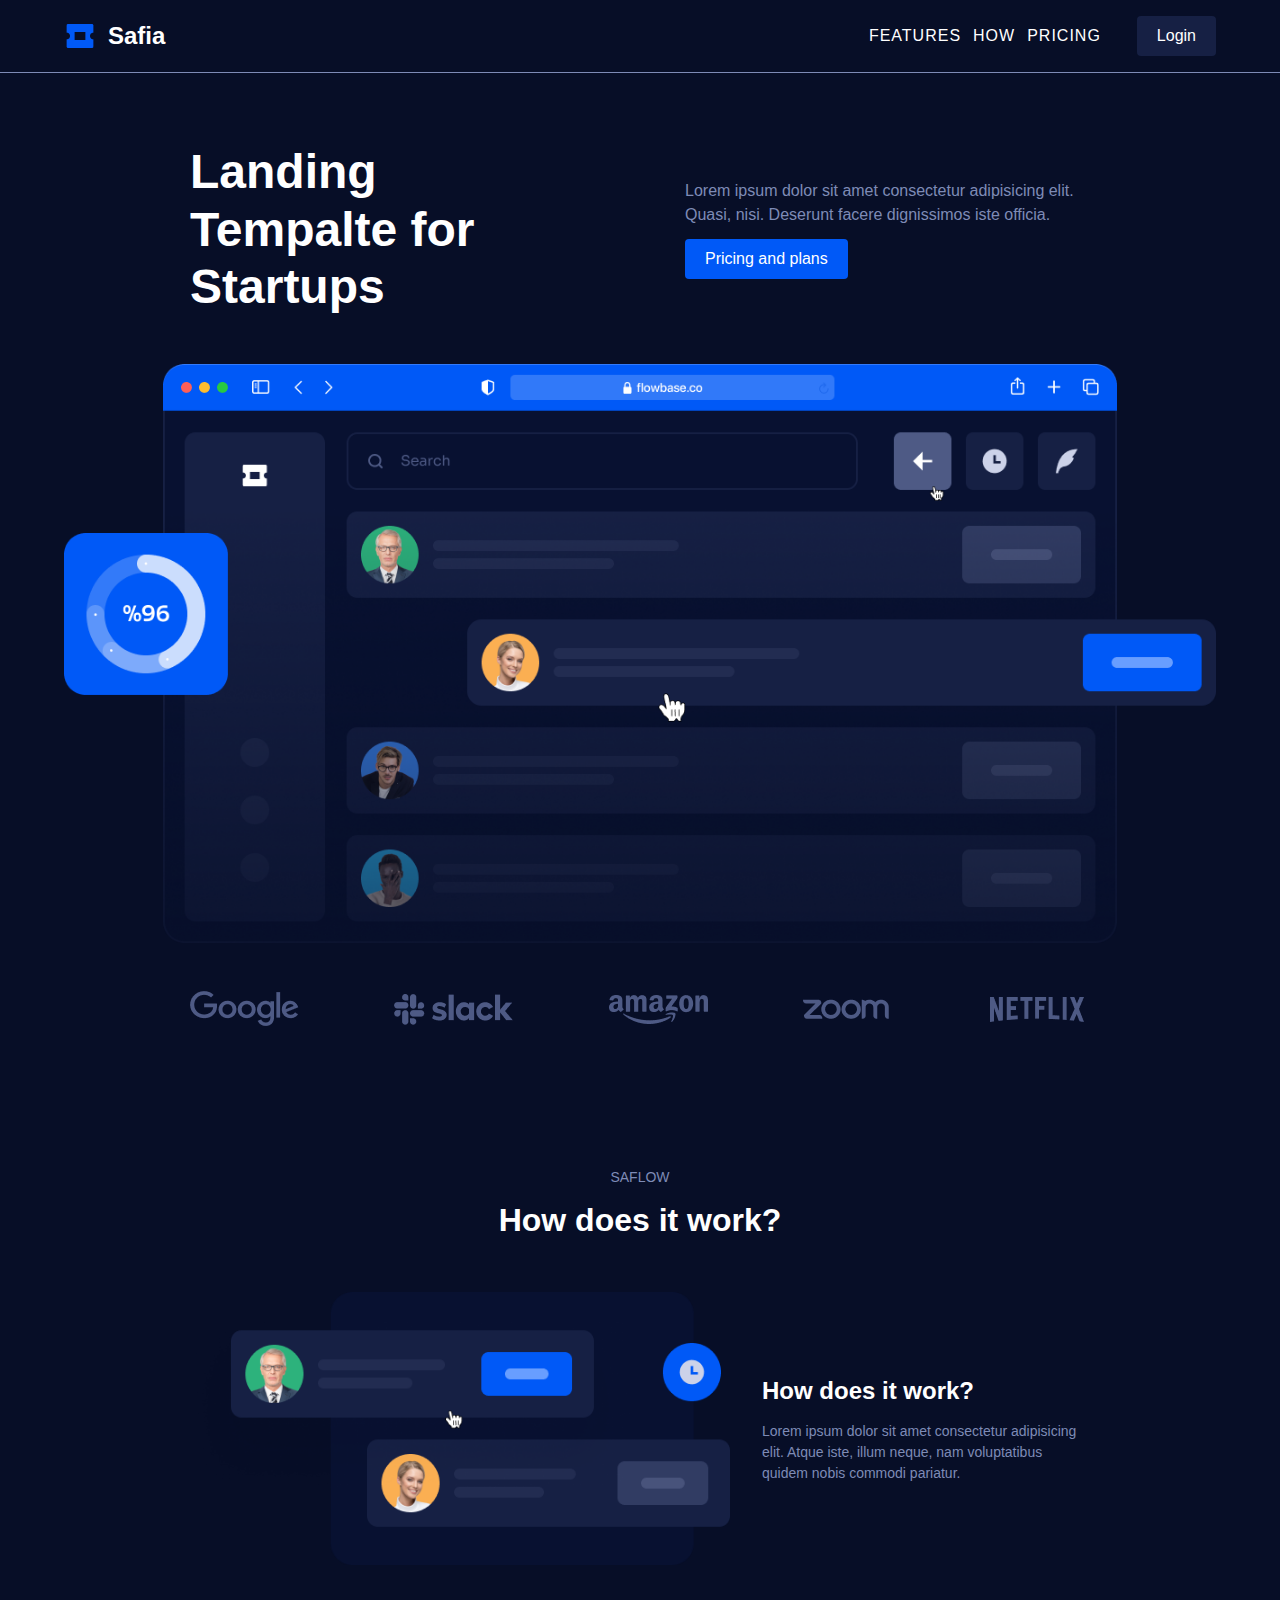
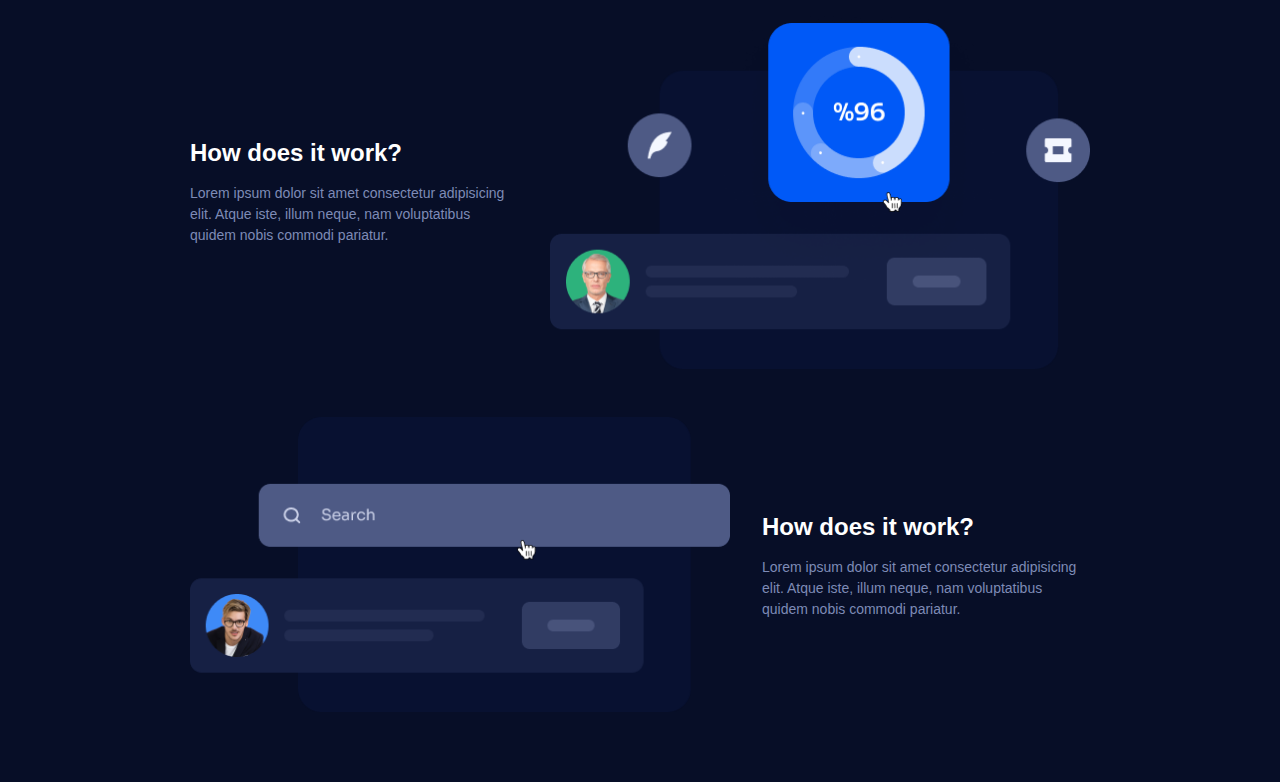
==== safia-website/index.html @ 8abe48a9 "lesson 11" ====
<!DOCTYPE html>
<html lang="en">
  <head>
    <meta charset="UTF-8" />
    <meta http-equiv="X-UA-Compatible" content="IE=edge" />
    <meta name="viewport" content="width=device-width, initial-scale=1.0" />
    <title>Safia</title>
    <link
      rel="stylesheet"
      href="https://use.fontawesome.com/releases/v5.10.2/css/all.css"
    />
    <link rel="stylesheet" href="styles/reset.css" />
    <link rel="stylesheet" href="styles/main.css" />
  </head>
  <body>
    <header class="header">
      <img src="./img/logo.png" alt="Logo" class="logo" />
      <h2 class="logo-text">Safia</h2>

      <nav class="navigation">
        <ul class="nav-list" role="list">
          <li class="nav-item">
            <a href="#features">Features</a>
          </li>
          <li class="nav-item">
            <a href="#how">How</a>
          </li>
          <li class="nav-item">
            <a href="#pricing">Pricing</a>
          </li>
        </ul>
      </nav>

      <button class="btn">Login</button>
    </header>

    <main>
      <section id="hero">
        <div class="welcome">
          <h1 class="title">Landing Tempalte for Startups</h1>

          <div>
            <p class="info">
              Lorem ipsum dolor sit amet consectetur adipisicing elit. Quasi,
              nisi. Deserunt facere dignissimos iste officia.
            </p>

            <button class="btn btn-primary">Pricing and plans</button>
          </div>
        </div>

        <img src="./img/hero.png" alt="Hero" class="hero-img" />

        <ul class="partners" role="list">
          <li class="partner">
            <img src="img/google.png" alt="Google" />
          </li>
          <li class="partner">
            <img src="img/slack.png" alt="slack" />
          </li>
          <li class="partner">
            <img src="img/amazon.png" alt="amazon" />
          </li>
          <li class="partner">
            <img src="img/zoom.png" alt="zoom" />
          </li>
          <li class="partner">
            <img src="img/netflix.png" alt="netflix" />
          </li>
        </ul>
      </section>

      <section id="how">
        <p class="section-subtitle">SAFLOW</p>
        <h2 class="section-title">How does it work?</h2>

        <div class="row">
          <img src="./img/group-1.png" alt="Group 1" class="row-img" />

          <div class="row-text">
            <h3 class="title">How does it work?</h3>
            <p class="desc">
              Lorem ipsum dolor sit amet consectetur adipisicing elit. Atque
              iste, illum neque, nam voluptatibus quidem nobis commodi pariatur.
            </p>
          </div>
        </div>

        <div class="row">
          <img src="./img/group-2.png" alt="Group 2" class="row-img" />

          <div class="row-text">
            <h3 class="title">How does it work?</h3>
            <p class="desc">
              Lorem ipsum dolor sit amet consectetur adipisicing elit. Atque
              iste, illum neque, nam voluptatibus quidem nobis commodi pariatur.
            </p>
          </div>
        </div>

        <div class="row">
          <img src="./img/group-3.png" alt="Group 3" class="row-img" />

          <div class="row-text">
            <h3 class="title">How does it work?</h3>
            <p class="desc">
              Lorem ipsum dolor sit amet consectetur adipisicing elit. Atque
              iste, illum neque, nam voluptatibus quidem nobis commodi pariatur.
            </p>
          </div>
        </div>
      </section>
    </main>
  </body>
</html>
---- safia-website/styles/main.css ----
/* 
  bg - #070e27
  bg-light - #162044
  priamry - #0059f7
  gray - #7e8bb6
*/

html {
  scroll-behavior: smooth;
}

body {
  font-family: Arial, Helvetica, sans-serif;
  background-color: #070e27;
  color: #fff;
}

p {
  color: #7e8bb6;
}

.header {
  padding: 16px 64px;
  display: flex;
  align-items: center;
  gap: 12px;
  border-bottom: 1px solid #7e8bb6;
  position: sticky;
  top: 0px;
  background-color: #070e27;
}

.header .navigation {
  margin-left: auto;
  margin-right: 24px;
}

.header .nav-list {
  display: flex;
  gap: 12px;
}

.header .nav-list a {
  text-decoration: none;
  color: #fff;
  text-transform: uppercase;
  letter-spacing: 1px;
}

/* Buttons */

.btn {
  border: none;
  border-radius: 4px;
  background-color: #162044;
  color: #fff;
  padding: 8px 20px;
  cursor: pointer;
}

.btn.btn-primary {
  background-color: #0059f7;
}

/* Hero */

#hero {
  padding: 70px 64px;
}

#hero .welcome {
  max-width: 900px;
  margin: 0 auto 48px auto;
  display: flex;
  justify-content: space-between;
  align-items: center;
}

#hero .welcome > * {
  width: 45%;
}

#hero .welcome .title {
  font-size: 48px;
  line-height: 1.2;
}

#hero .welcome .info {
  margin-bottom: 12px;
}

#hero .hero-img {
  margin: 0 auto 48px auto;
}

#hero .partners {
  max-width: 900px;
  margin: 0 auto;
  display: flex;
  justify-content: space-between;
  align-items: center;
  gap: 8px;
}

/* ------------------
    HOW section
------------------ */

#how {
  padding: 70px 64px;
}

#how .section-subtitle {
  text-align: center;
  font-size: 14px;
  margin-bottom: 8px;
}

#how .section-title {
  text-align: center;
  font-size: 32px;
  margin-bottom: 48px;
}

#how .row {
  display: flex;
  align-items: center;
  gap: 32px;
  max-width: 900px;
  margin: 0 auto;
}

#how .row:nth-child(even) {
  flex-direction: row-reverse;
}

#how .row:not(:last-child) {
  margin-bottom: 48px;
}

#how .row .row-img {
  width: 60%;
}

#how .row .title {
  font-size: 24px;
  margin-bottom: 12px;
}

#how .row .desc {
  font-size: 14px;
}
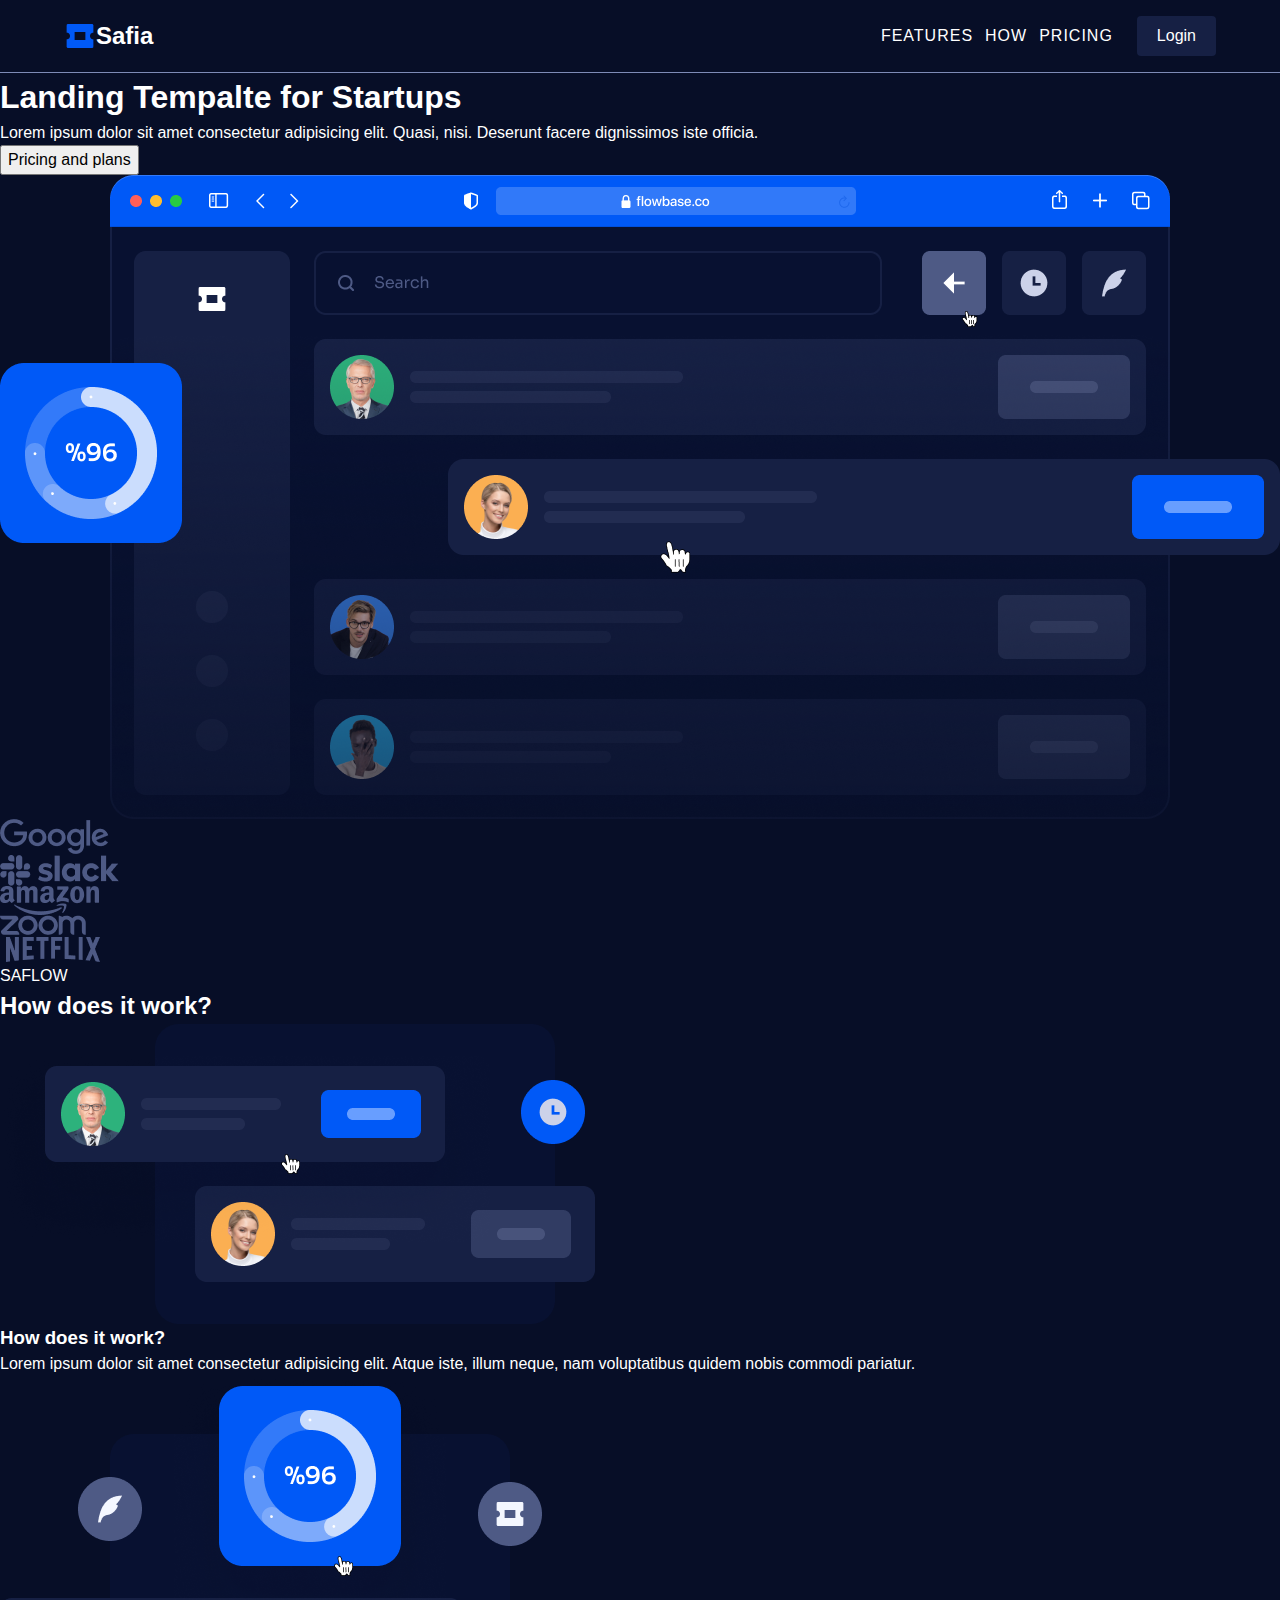
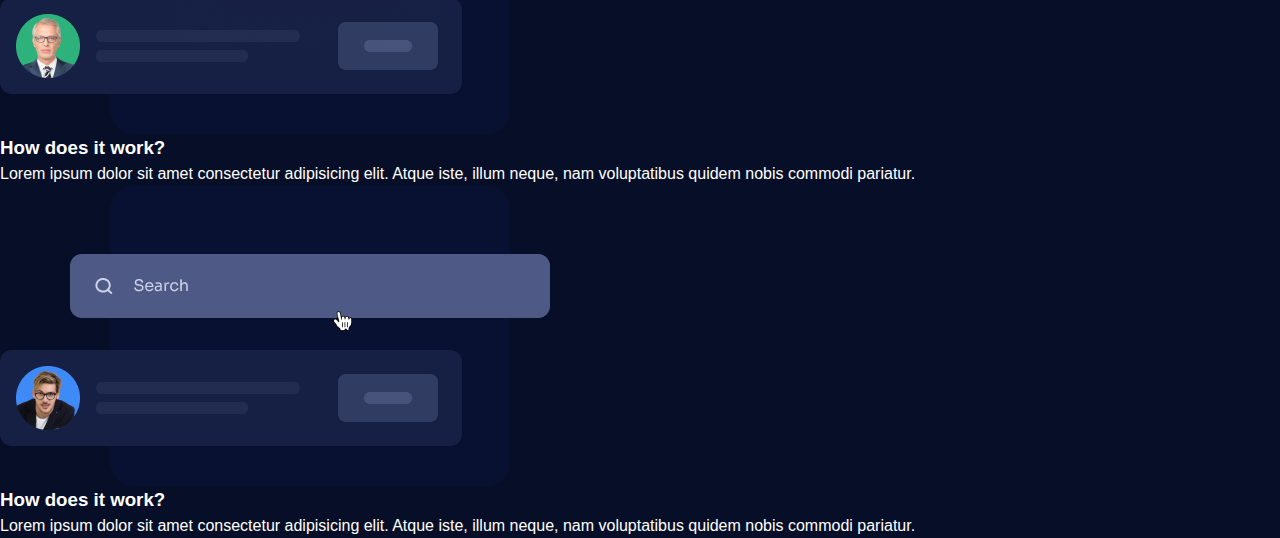
==== commit 96aabba8: "m" ====
--- a/safia-website/index.html
+++ b/safia-website/index.html
@@ -10,7 +10,8 @@
       href="https://use.fontawesome.com/releases/v5.10.2/css/all.css"
     />
     <link rel="stylesheet" href="styles/reset.css" />
-    <link rel="stylesheet" href="styles/main.css" />
+    <!-- <link rel="stylesheet" href="styles/main.css" /> -->
+    <link rel="stylesheet" href="styles/dimo.css">
   </head>
   <body>
     <header class="header">
@@ -31,7 +32,7 @@
         </ul>
       </nav>
 
-      <button class="btn">Login</button>
+      <button class="login-btn">Login</button>
     </header>
 
     <main>
--- a/safia-website/styles/dimo.css
+++ b/safia-website/styles/dimo.css
@@ -0,0 +1,39 @@
+body {
+    font-family: Arial, Helvetica, sans-serif;
+    background-color: #070e27;
+    color: #ffff;
+}
+
+.header {
+    padding: 16px 64px;
+    display: flex;
+        align-items: center;
+        border-bottom: 1px solid #7e8bb6;
+}
+
+.header .navigation {
+    margin-left: auto;
+    margin-right: 24px;
+}
+
+.header .nav-list {
+    display: flex;
+    gap: 12px;
+
+}
+
+.header .nav-list a{
+    text-decoration: none;
+    color: white;
+    text-transform: uppercase;
+    letter-spacing: 1px;
+}
+
+.header .login-btn {
+    border: none;
+    border-radius: 4px;
+    color: #fff;
+    background-color: #162044;
+    padding: 8px 20px;
+    cursor: pointer;
+}